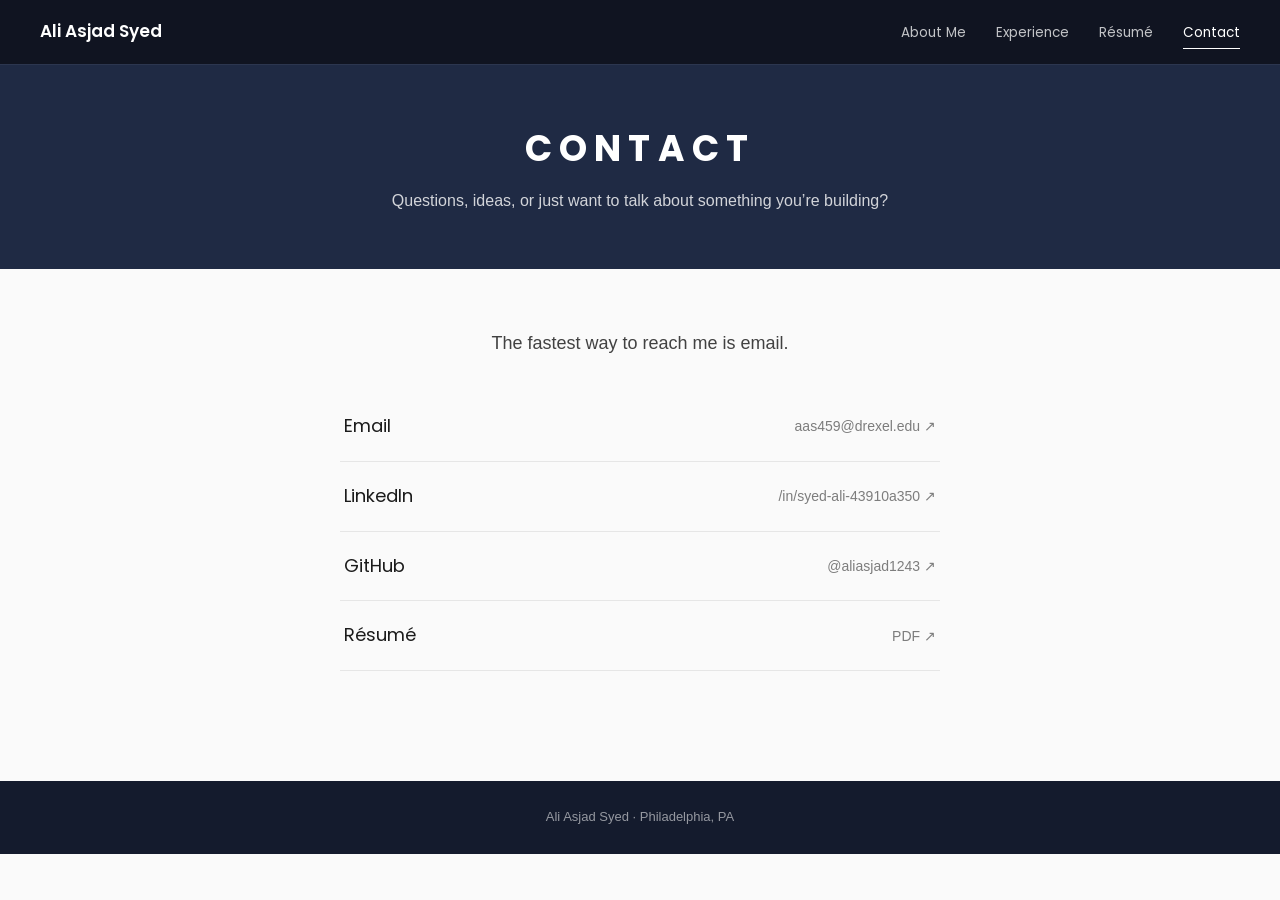
==== contact.html @ ab380239 "Restructure into 4 pages (About Me, Experience, Résumé, Contact); add FSAE photo, robotics video, ré" ====
<!doctype html>
<html lang="en">
<head>
<meta charset="utf-8">
<meta name="viewport" content="width=device-width, initial-scale=1">
<title>Contact — Ali Asjad Syed</title>
<link rel="preconnect" href="https://fonts.googleapis.com">
<link rel="preconnect" href="https://fonts.gstatic.com" crossorigin>
<link href="https://fonts.googleapis.com/css2?family=Poppins:wght@400;500;600;700&display=swap" rel="stylesheet">
<link rel="icon" href="data:image/svg+xml,<svg xmlns='http://www.w3.org/2000/svg' viewBox='0 0 64 64'><rect width='64' height='64' rx='12' fill='%231f2a44'/><text x='32' y='42' font-family='Arial' font-weight='700' font-size='26' fill='white' text-anchor='middle'>AS</text></svg>">
<link rel="stylesheet" href="style.css">
<script src="site.js"></script>
</head>
<body>

<nav>
  <a class="name" href="index.html">Ali Asjad Syed</a>
  <ul>
    <li><a href="index.html">About Me</a></li>
    <li><a href="experience.html">Experience</a></li>
    <li><a href="resume.html">Résumé</a></li>
    <li><a class="active" href="contact.html">Contact</a></li>
  </ul>
</nav>

<header class="page-head">
  <h1>Contact</h1>
  <p>Questions, ideas, or just want to talk about something you’re building?</p>
</header>

<div class="contact-wrap">
  <p class="lead">The fastest way to reach me is email.</p>
  <div class="clinks">
    <a href="mailto:aas459@drexel.edu">Email <span>aas459@drexel.edu ↗</span></a>
    <a href="https://www.linkedin.com/in/syed-ali-43910a350/" target="_blank" rel="noopener">LinkedIn <span>/in/syed-ali-43910a350 ↗</span></a>
    <a href="https://github.com/aliasjad1243" target="_blank" rel="noopener">GitHub <span>@aliasjad1243 ↗</span></a>
    <a href="assets/Ali_Syed_Resume.pdf" target="_blank" rel="noopener">Résumé <span>PDF ↗</span></a>
  </div>
</div>

<footer>Ali Asjad Syed · Philadelphia, PA</footer>
</body>
</html>
---- style.css ----
/*
  Ali Asjad Syed — portfolio styles (shared by every page)

  PHOTOS: images point at assets/<name>.jpg. If a file is missing the page
  falls back gracefully (navy banner, text-only row, hidden thumbnail), so you
  can add photos one at a time.
*/
:root{
  --navy:#1f2a44;
  --navy-2:#2a3757;
  --paper:#fafafa;
  --ink:#1b1b1b;
  --muted:rgba(0,0,0,.5);
  --soft:rgba(0,0,0,.08);
  --col:800px;
  --head:'Poppins','Helvetica Neue',Arial,sans-serif;
  --body:'Helvetica Neue',Helvetica,Arial,sans-serif;
}
*{box-sizing:border-box;margin:0;padding:0}
html{scroll-behavior:smooth;scroll-padding-top:76px}
body{background:var(--paper);color:var(--ink);font-family:var(--body);font-size:16px;line-height:1.6;-webkit-font-smoothing:antialiased}
img,video{display:block;max-width:100%}
a{color:inherit}

/* ---------- nav ---------- */
nav{position:fixed;top:0;left:0;right:0;z-index:50;height:64px;display:flex;align-items:center;justify-content:space-between;
  padding:0 clamp(16px,4vw,40px);transition:background .3s,box-shadow .3s}
nav.solid{background:rgba(16,20,32,.97);box-shadow:0 1px 0 rgba(255,255,255,.06)}
nav .name{font-family:var(--head);font-weight:600;font-size:17px;color:#fff;text-decoration:none}
nav ul{list-style:none;display:flex;align-items:center;gap:clamp(12px,2.4vw,30px)}
nav ul a{font-family:var(--head);font-size:13.5px;color:rgba(255,255,255,.75);text-decoration:none;padding:6px 0;border-bottom:1.5px solid transparent}
nav ul a:hover{color:#fff}
nav ul a.active{color:#fff;border-bottom-color:#fff}

/* ---------- buttons ---------- */
.btn-outline,.btn-solid{font-family:var(--head);font-weight:600;font-size:12px;letter-spacing:.06em;text-transform:uppercase;
  border-radius:6px;padding:11px 18px;text-decoration:none;display:inline-block;transition:background .2s,color .2s,filter .2s}
.btn-outline{color:#fff;border:1.5px solid #fff}
.btn-outline:hover{background:#fff;color:var(--navy)}
.btn-outline.dark{color:var(--navy);border-color:var(--navy)}
.btn-outline.dark:hover{background:var(--navy);color:#fff}
.btn-solid{background:#fff;color:var(--navy);border:1.5px solid #fff}
.btn-solid:hover{filter:brightness(.92)}
.btn-solid.dark{background:var(--navy);color:#fff;border-color:var(--navy)}

/* ---------- photo bands / hero ---------- */
.band{position:relative;min-height:46vh;display:grid;place-items:center;text-align:center;color:#fff;overflow:hidden;background:var(--navy)}
.band > img{position:absolute;inset:0;width:100%;height:100%;object-fit:cover}
.band::after{content:"";position:absolute;inset:0;background:linear-gradient(rgba(16,22,40,.55),rgba(16,22,40,.72))}
.band .inner{position:relative;z-index:1;padding:120px 20px 70px;max-width:820px}
.band h1.caps,.band h2{font-family:var(--head);font-weight:700;font-size:clamp(28px,4vw,40px);letter-spacing:.22em;text-transform:uppercase}
.band p{margin-top:16px;font-size:16px;color:rgba(255,255,255,.88);max-width:540px;margin-left:auto;margin-right:auto}
.hero{min-height:92vh}
.hero .eyebrow{font-family:var(--head);font-weight:500;font-size:12px;letter-spacing:.14em;text-transform:uppercase;color:rgba(255,255,255,.9)}
.hero h1{font-family:var(--head);font-weight:500;font-size:clamp(32px,5vw,56px);line-height:1.2;margin:20px 0 34px}
.hero .ctas{display:flex;gap:12px;justify-content:center;flex-wrap:wrap}
.chev{position:absolute;bottom:22px;left:50%;transform:translateX(-50%);z-index:1;font-family:var(--head);font-size:14px;opacity:.75;text-decoration:none;color:#fff}

/* ---------- intro (about) ---------- */
.intro{max-width:var(--col);margin:0 auto;padding:100px 20px 90px;display:grid;grid-template-columns:1fr 230px;gap:56px;align-items:center}
.intro h2{font-family:var(--head);font-weight:600;font-size:30px;margin-bottom:18px}
.intro p{color:rgba(0,0,0,.74);margin-bottom:14px;font-size:17px}
.headshot{width:230px;aspect-ratio:4/5;object-fit:cover;border-radius:4px;background:#e9e9e9}
.intro.no-photo{grid-template-columns:1fr;max-width:640px}
.numbers{display:grid;grid-template-columns:repeat(4,minmax(0,1fr));gap:20px;margin-top:26px}
.numbers b{display:block;font-family:var(--head);font-weight:600;font-size:24px;color:var(--navy)}
.numbers span{font-size:13px;color:var(--muted);line-height:1.35;display:block}

/* ---------- section titles ---------- */
.sec-title{text-align:center;margin-bottom:40px}
.sec-title h2{font-family:var(--head);font-weight:600;font-size:clamp(26px,3vw,34px)}
.sec-title p{color:var(--muted);margin-top:6px}

/* ---------- skills (three columns) ---------- */
.skills{background:var(--navy);color:#fff;padding:80px 20px 90px}
.skills .sec-title p{color:rgba(255,255,255,.65)}
.skill-grid{display:grid;grid-template-columns:repeat(3,minmax(0,1fr));gap:22px;max-width:1080px;margin:0 auto}
.skill{background:rgba(255,255,255,.05);border:1px solid rgba(255,255,255,.1);border-radius:10px;padding:28px 26px}
.skill .ic{font-family:var(--head);font-size:12px;letter-spacing:.16em;text-transform:uppercase;color:rgba(255,255,255,.6)}
.skill h3{font-family:var(--head);font-weight:600;font-size:21px;margin:6px 0 12px}
.skill p{font-size:14.5px;color:rgba(255,255,255,.78);line-height:1.7}
.skill .tools{margin-top:16px;display:flex;flex-wrap:wrap;gap:6px}
.skill .tools span{font-size:12px;padding:4px 9px;border-radius:999px;background:rgba(255,255,255,.1);color:rgba(255,255,255,.9)}

/* ---------- selected work grid ---------- */
.selected{padding:90px 20px;text-align:center}
.grid{display:grid;grid-template-columns:repeat(3,minmax(0,1fr));gap:22px;max-width:1080px;margin:0 auto}
.tile{text-decoration:none;color:var(--ink);display:block}
.tile .ph{aspect-ratio:16/10;background:linear-gradient(135deg,var(--navy),#3a4b74);overflow:hidden;display:grid;place-items:center}
.tile .ph img{width:100%;height:100%;object-fit:cover;transition:transform .5s}
.tile:hover .ph img{transform:scale(1.04)}
.tile .ph .fallback{display:none;font-family:var(--head);font-weight:600;font-size:15px;letter-spacing:.18em;text-transform:uppercase;color:rgba(255,255,255,.6)}
.tile .ph.missing .fallback{display:block}
.tile h3{font-family:var(--head);font-weight:600;font-size:16px;margin-top:14px}
.tile p{font-size:13.5px;color:var(--muted);margin-top:2px}
.selected .btn-outline{margin-top:40px}

/* ---------- outside the lab ---------- */
.outside{max-width:1080px;margin:0 auto;padding:20px 20px 100px}
.cards{display:grid;grid-template-columns:repeat(2,minmax(0,1fr));gap:18px}
.card{border:1px solid var(--soft);border-radius:10px;padding:24px 26px;background:#fff}
.card .k{font-family:var(--head);font-size:11.5px;letter-spacing:.14em;text-transform:uppercase;color:var(--muted)}
.card h3{font-family:var(--head);font-weight:600;font-size:18px;margin:4px 0 8px;color:var(--navy)}
.card p{font-size:14.5px;color:rgba(0,0,0,.72)}

/* ---------- sub-nav on experience page ---------- */
.subnav{position:sticky;top:64px;z-index:30;background:rgba(250,250,250,.94);backdrop-filter:blur(8px);-webkit-backdrop-filter:blur(8px);border-bottom:1px solid var(--soft)}
.subnav ul{list-style:none;display:flex;gap:6px;justify-content:center;flex-wrap:wrap;padding:12px 16px}
.subnav a{font-family:var(--head);font-size:13px;text-decoration:none;color:var(--muted);padding:6px 14px;border-radius:999px}
.subnav a:hover{color:var(--ink)}
.subnav a.on{background:var(--navy);color:#fff}

/* ---------- entries ---------- */
.group-title{max-width:var(--col);margin:0 auto;padding:80px 20px 0}
.group-title h2{font-family:var(--head);font-weight:700;font-size:15px;letter-spacing:.24em;text-transform:uppercase;color:var(--navy);
  display:flex;align-items:center;gap:16px}
.group-title h2::after{content:"";flex:1;height:1px;background:var(--soft)}
.entries{max-width:var(--col);margin:0 auto;padding:40px 20px 20px}
.entry{padding-bottom:60px;margin-bottom:60px;border-bottom:1px solid var(--soft)}
.entry:last-child{border-bottom:0;margin-bottom:0}
.banner{position:relative;aspect-ratio:2.4/1;background:linear-gradient(120deg,var(--navy),#3a4b74);overflow:hidden;margin-bottom:22px}
.banner.empty{aspect-ratio:5/1}
.banner img{position:absolute;inset:0;width:100%;height:100%;object-fit:cover}
.banner .word{position:absolute;right:18px;bottom:6px;font-family:var(--head);font-weight:700;color:#fff;
  font-size:clamp(28px,6vw,56px);letter-spacing:.06em;line-height:1;text-shadow:0 2px 18px rgba(0,0,0,.45)}
.row{display:grid;grid-template-columns:1fr 1fr;gap:28px;align-items:start}
.row .main{aspect-ratio:4/3;object-fit:cover;width:100%;background:#e9e9e9}
.row video.main{aspect-ratio:16/9;background:#000}
.row.no-photo{grid-template-columns:1fr}
.row.no-photo .text{text-align:left}
.text{text-align:right}
.text h3{font-family:var(--head);font-weight:400;font-size:21px;line-height:1.35}
.text .summary{color:var(--muted);font-size:14.5px;line-height:1.85;margin-top:14px}
.text .stats{display:flex;gap:18px;justify-content:flex-end;flex-wrap:wrap;margin-top:16px}
.row.no-photo .text .stats{justify-content:flex-start}
.text .stats div{min-width:84px}
.text .stats b{display:block;font-family:var(--head);font-weight:600;font-size:18px;color:var(--navy)}
.text .stats span{display:block;font-size:11.5px;color:var(--muted);line-height:1.35}
.text .org{margin-top:18px;font-size:14px;font-weight:700}
.text .date{font-size:14px;color:var(--muted);margin-top:2px}
.text .tools{font-size:12.5px;color:var(--muted);margin-top:10px}
.text .credit{font-size:12px;color:rgba(0,0,0,.4);margin-top:6px;font-style:italic}
details{margin-top:22px}
summary{cursor:pointer;font-family:var(--head);font-size:12.5px;letter-spacing:.06em;text-transform:uppercase;color:var(--navy);list-style:none}
summary::-webkit-details-marker{display:none}
summary::after{content:" +"}
details[open] summary::after{content:" −"}
details ul{margin:12px 0 0 18px;color:rgba(0,0,0,.72);font-size:14.5px;display:grid;gap:6px}
.media{display:grid;grid-template-columns:repeat(3,minmax(0,1fr));gap:12px;margin-top:28px}
.media:empty{display:none}
.media figure img{aspect-ratio:16/9;object-fit:cover;width:100%;background:#e9e9e9}
.media figcaption{font-size:12px;color:var(--muted);margin-top:6px;white-space:nowrap;overflow:hidden;text-overflow:ellipsis}

/* ---------- coursework + toolbox ---------- */
.list-block{max-width:var(--col);margin:0 auto;padding:40px 20px 20px}
.course{display:flex;justify-content:space-between;gap:16px;padding:14px 0;border-bottom:1px solid var(--soft)}
.course b{font-family:var(--head);font-weight:600;font-size:15px}
.course span{color:var(--muted);font-size:14px;text-align:right}
.tool-grid{display:grid;grid-template-columns:170px 1fr;gap:12px 22px;font-size:15px}
.tool-grid dt{font-family:var(--head);font-weight:600;font-size:13px;color:var(--navy);padding-top:2px}
.tool-grid dd{color:rgba(0,0,0,.74)}

/* ---------- resume page ---------- */
.page-head{background:var(--navy);color:#fff;text-align:center;padding:120px 20px 56px}
.page-head h1{font-family:var(--head);font-weight:700;font-size:clamp(26px,3.6vw,36px);letter-spacing:.2em;text-transform:uppercase}
.page-head p{color:rgba(255,255,255,.8);margin-top:10px}
.page-head .ctas{margin-top:24px;display:flex;gap:12px;justify-content:center;flex-wrap:wrap}
.pdf{max-width:900px;margin:40px auto 90px;padding:0 20px}
.pdf object{width:100%;height:1150px;border:1px solid var(--soft);background:#fff;box-shadow:0 10px 40px rgba(0,0,0,.08)}
.pdf .alt{text-align:center;padding:60px 20px;color:var(--muted)}

/* ---------- contact ---------- */
.contact-wrap{max-width:640px;margin:0 auto;padding:60px 20px 110px}
.contact-wrap .lead{font-size:18px;color:rgba(0,0,0,.74);text-align:center;margin-bottom:34px}
.clinks{display:grid;gap:0}
.clinks a{display:flex;justify-content:space-between;align-items:center;padding:20px 4px;border-bottom:1px solid var(--soft);text-decoration:none;
  font-family:var(--head);font-size:18px;transition:padding .2s,color .2s}
.clinks a span{font-family:var(--body);font-size:14px;color:var(--muted)}
.clinks a:hover{padding-left:12px;color:var(--navy)}

/* ---------- closing band + footer ---------- */
.closing{background:var(--navy);color:#fff;text-align:center;padding:80px 20px}
.closing h2{font-family:var(--head);font-weight:600;font-size:clamp(24px,3vw,34px)}
.closing p{color:rgba(255,255,255,.8);margin:10px auto 26px;max-width:520px}
.closing .ctas{display:flex;gap:12px;justify-content:center;flex-wrap:wrap}
footer{background:#141b2d;color:rgba(255,255,255,.55);font-size:13px;text-align:center;padding:26px 20px}
footer a{color:rgba(255,255,255,.8)}

/* ---------- responsive ---------- */
@media (max-width:820px){
  nav .name{font-size:15px}
  nav ul{gap:12px}
  nav ul a{font-size:12.5px}
  .intro{grid-template-columns:1fr;gap:28px;padding-top:70px}
  .headshot{width:170px;order:-1}
  .numbers{grid-template-columns:1fr 1fr}
  .skill-grid,.grid{grid-template-columns:1fr;max-width:480px}
  .cards{grid-template-columns:1fr}
  .row{grid-template-columns:1fr}
  .text{text-align:left}
  .text .stats{justify-content:flex-start}
  .media{grid-template-columns:1fr 1fr}
  .tool-grid{grid-template-columns:1fr;gap:2px}
  .tool-grid dd{margin-bottom:12px}
  .pdf object{height:75vh}
}
@media (max-width:520px){
  nav .name{display:none}
  nav{justify-content:center}
}
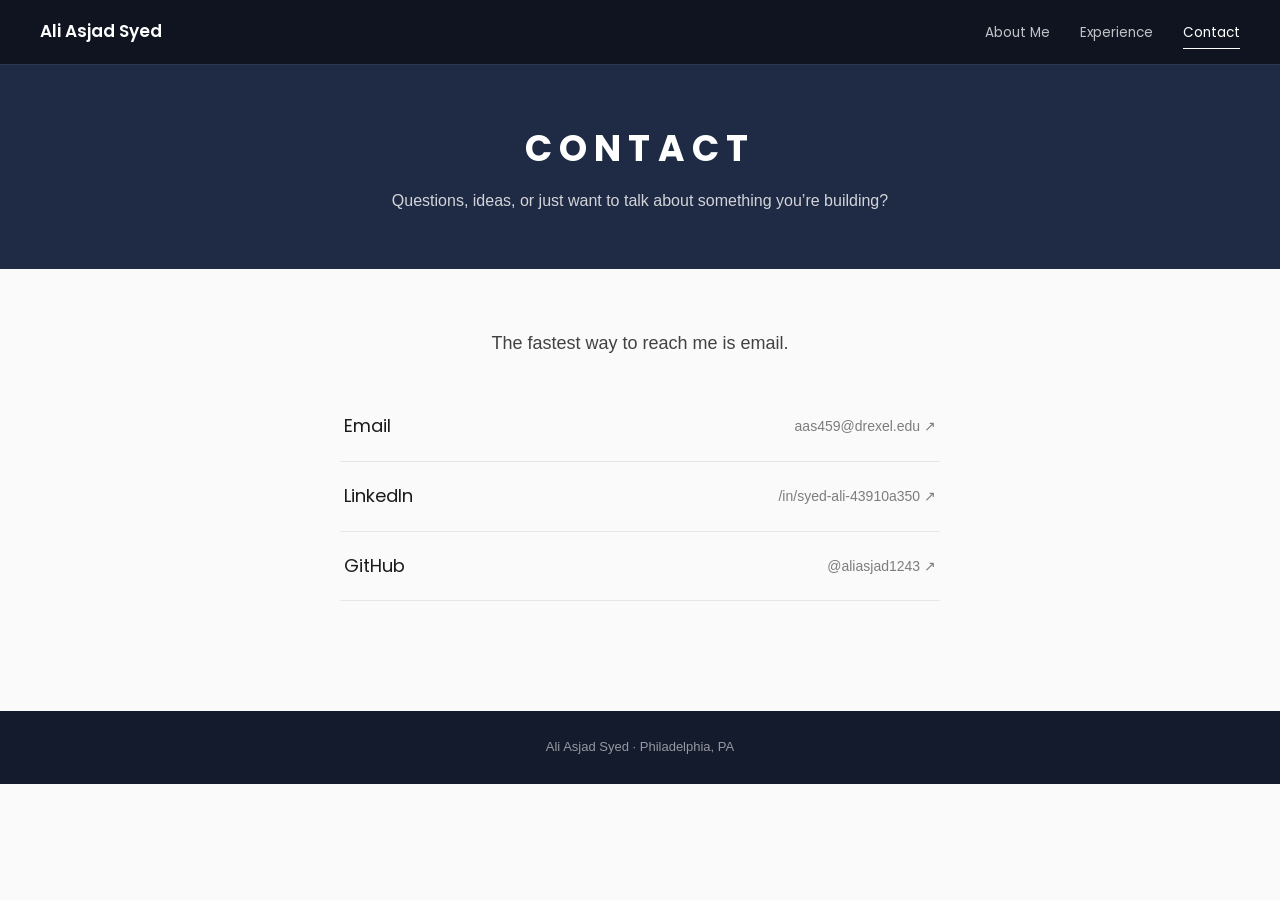
==== commit 726236bf: "Hero headshot; remove résumé links/tab; drop ambassador; detailed competition cards; interactive gri" ====
--- a/contact.html
+++ b/contact.html
@@ -18,7 +18,6 @@
   <ul>
     <li><a href="index.html">About Me</a></li>
     <li><a href="experience.html">Experience</a></li>
-    <li><a href="resume.html">Résumé</a></li>
     <li><a class="active" href="contact.html">Contact</a></li>
   </ul>
 </nav>
@@ -34,7 +33,6 @@
     <a href="mailto:aas459@drexel.edu">Email <span>aas459@drexel.edu ↗</span></a>
     <a href="https://www.linkedin.com/in/syed-ali-43910a350/" target="_blank" rel="noopener">LinkedIn <span>/in/syed-ali-43910a350 ↗</span></a>
     <a href="https://github.com/aliasjad1243" target="_blank" rel="noopener">GitHub <span>@aliasjad1243 ↗</span></a>
-    <a href="assets/Ali_Syed_Resume.pdf" target="_blank" rel="noopener">Résumé <span>PDF ↗</span></a>
   </div>
 </div>
 
--- a/style.css
+++ b/style.css
@@ -53,6 +53,8 @@
 .hero{min-height:92vh}
 .hero .eyebrow{font-family:var(--head);font-weight:500;font-size:12px;letter-spacing:.14em;text-transform:uppercase;color:rgba(255,255,255,.9)}
 .hero h1{font-family:var(--head);font-weight:500;font-size:clamp(32px,5vw,56px);line-height:1.2;margin:20px 0 34px}
+.hero h1{margin-bottom:14px}
+.hero .hero-sub{font-family:var(--head);font-size:clamp(16px,1.6vw,20px);color:rgba(255,255,255,.85);margin:0 auto 34px;max-width:640px}
 .hero .ctas{display:flex;gap:12px;justify-content:center;flex-wrap:wrap}
 .chev{position:absolute;bottom:22px;left:50%;transform:translateX(-50%);z-index:1;font-family:var(--head);font-size:14px;opacity:.75;text-decoration:none;color:#fff}
 
@@ -208,3 +210,85 @@
   nav .name{display:none}
   nav{justify-content:center}
 }
+
+/* =========================================================
+   Experience page v3: sections, image-left cards, Learn more
+   ========================================================= */
+.xsec{max-width:1120px;margin:0 auto;padding:70px 20px 10px}
+.xsec:last-of-type{padding-bottom:100px}
+.xsec > h2{font-family:var(--head);font-weight:700;font-size:15px;letter-spacing:.24em;text-transform:uppercase;color:var(--navy);
+  display:flex;align-items:center;gap:16px;margin-bottom:26px}
+.xsec > h2::after{content:"";flex:1;height:1px;background:var(--soft)}
+
+/* education */
+.edu{background:#fff;border:1px solid var(--soft);border-radius:12px;padding:26px 28px;display:grid;grid-template-columns:1fr auto;gap:6px 24px}
+.edu h3{font-family:var(--head);font-weight:600;font-size:20px;color:var(--ink)}
+.edu .school{color:var(--muted);font-size:14.5px}
+.edu .degree{font-size:15.5px;margin-top:6px}
+.edu .right{text-align:right;font-size:14.5px;color:var(--muted)}
+.edu .right b{display:block;font-family:var(--head);font-size:22px;color:var(--navy)}
+.edu .cw{grid-column:1 / -1;margin-top:18px;padding-top:18px;border-top:1px solid var(--soft)}
+.edu .cw h4,.skills-box h4{font-family:var(--head);font-weight:600;font-size:12px;letter-spacing:.14em;text-transform:uppercase;color:var(--muted);margin-bottom:10px}
+.chips{display:flex;flex-wrap:wrap;gap:8px}
+.chips span{font-size:13.5px;padding:6px 12px;border-radius:999px;background:rgba(31,42,68,.07);color:var(--navy)}
+
+/* skills */
+.skills-box{display:grid;grid-template-columns:repeat(3,minmax(0,1fr));gap:18px}
+.skills-box > div{background:#fff;border:1px solid var(--soft);border-radius:12px;padding:20px 22px}
+
+/* image-left cards, 2 per row on laptop */
+.xgrid{display:grid;grid-template-columns:repeat(2,minmax(0,1fr));gap:18px;align-items:start}
+.xcard{background:#fff;border:1px solid var(--soft);border-radius:12px;overflow:hidden;display:grid;grid-template-columns:150px 1fr;transition:box-shadow .25s,border-color .25s}
+.xcard:hover{box-shadow:0 8px 28px rgba(31,42,68,.1);border-color:rgba(31,42,68,.18)}
+.xcard .thumb{background:linear-gradient(135deg,var(--navy),#3a4b74);min-height:150px;height:100%;position:relative;display:grid;place-items:center}
+.xcard .thumb img,.xcard .thumb video{position:absolute;inset:0;width:100%;height:100%;object-fit:cover}
+.xcard .thumb .fallback{display:none;font-family:var(--head);font-weight:700;font-size:13px;letter-spacing:.16em;color:rgba(255,255,255,.55);text-align:center;padding:10px}
+.xcard .thumb.missing .fallback{display:block}
+.xcard .body{padding:20px 22px}
+.xcard h3{font-family:var(--head);font-weight:600;font-size:17px;line-height:1.35;color:var(--ink)}
+.xcard .org{font-size:14px;color:var(--muted);margin-top:3px}
+.xcard details{margin-top:14px}
+.xcard summary{font-size:12px}
+.xcard summary::after{content:" ⌄";display:inline-block;transition:transform .2s}
+.xcard details[open] summary::after{content:" ⌄";transform:rotate(180deg)}
+.xcard .stats{display:flex;gap:18px;flex-wrap:wrap;margin:14px 0 4px}
+.xcard .stats b{display:block;font-family:var(--head);font-weight:600;font-size:17px;color:var(--navy)}
+.xcard .stats span{display:block;font-size:11.5px;color:var(--muted);line-height:1.3}
+.xcard details ul{margin:12px 0 0 16px;font-size:14px;gap:7px}
+.xcard .tools{font-size:12.5px;color:var(--muted);margin-top:12px}
+.xcard .credit{font-size:12px;color:rgba(0,0,0,.42);font-style:italic;margin-top:4px}
+
+/* awards: brief rows, image slot left, no dropdowns */
+.awards{display:grid;grid-template-columns:repeat(2,minmax(0,1fr));gap:12px}
+.award{display:grid;grid-template-columns:64px 1fr;gap:16px;align-items:center;background:#fff;border:1px solid var(--soft);border-radius:12px;padding:12px}
+.award .thumb{width:64px;height:64px;border-radius:8px;overflow:hidden;background:linear-gradient(135deg,var(--navy),#3a4b74);display:grid;place-items:center;position:relative}
+.award .thumb img{position:absolute;inset:0;width:100%;height:100%;object-fit:cover}
+.award .thumb .fallback{display:none;color:rgba(255,255,255,.75);font-size:22px}
+.award .thumb.missing .fallback{display:block}
+.award b{font-family:var(--head);font-weight:600;font-size:15px;color:var(--navy)}
+.award p{font-size:14px;color:rgba(0,0,0,.7);line-height:1.45}
+
+@media (max-width:820px){
+  .xgrid,.awards,.skills-box{grid-template-columns:1fr}
+  .edu{grid-template-columns:1fr}
+  .edu .right{text-align:left}
+}
+@media (max-width:460px){
+  .xcard{grid-template-columns:1fr}
+  .xcard .thumb{min-height:170px}
+}
+/* keep the card image a fixed tile, even when "Learn more" is open */
+.xcard{align-items:start}
+.xcard .thumb{height:150px;min-height:0;align-self:start}
+@media (max-width:460px){.xcard .thumb{height:190px}}
+
+/* ---------- v4 additions ---------- */
+.hero-photo{width:136px;height:136px;border-radius:50%;object-fit:cover;margin:0 auto 22px;border:3px solid rgba(255,255,255,.9);box-shadow:0 8px 30px rgba(0,0,0,.35)}
+.award{align-items:start;padding:16px}
+.award .place{font-family:var(--head);font-size:11.5px;letter-spacing:.12em;text-transform:uppercase;color:var(--muted);margin-bottom:2px}
+.award b{font-size:16px}
+.award p{margin-top:6px}
+.xcard .thumb.wire{background:var(--navy);cursor:grab;overflow:hidden}
+.xcard .thumb.wire:active{cursor:grabbing}
+.xcard .thumb.wire canvas{position:absolute;inset:0;width:100%!important;height:100%!important;display:block}
+.xcard .thumb.wire .hint{position:absolute;left:0;right:0;bottom:6px;text-align:center;font-size:10px;letter-spacing:.12em;text-transform:uppercase;color:rgba(255,255,255,.55);pointer-events:none;z-index:1}
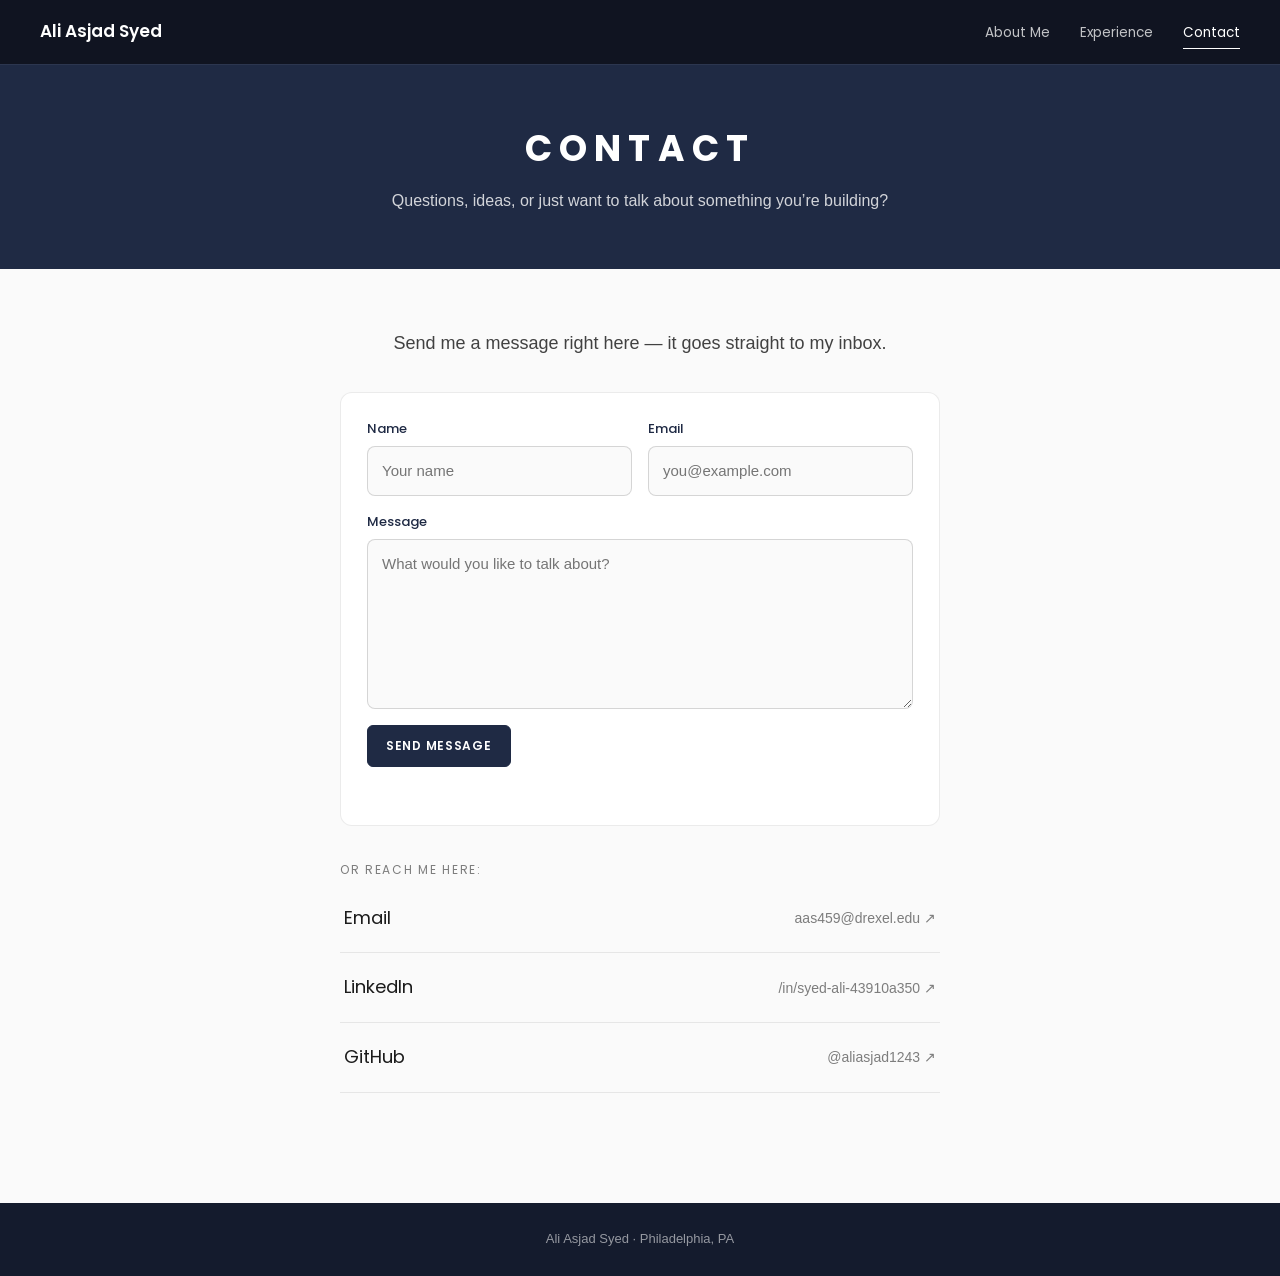
==== commit 4cf6d8c0: "Contact: message form that sends straight to my inbox" ====
--- a/contact.html
+++ b/contact.html
@@ -28,7 +28,23 @@
 </header>
 
 <div class="contact-wrap">
-  <p class="lead">The fastest way to reach me is email.</p>
+  <p class="lead">Send me a message right here — it goes straight to my inbox.</p>
+
+  <form class="cform" id="cform" action="https://api.web3forms.com/submit" method="POST">
+    <input type="hidden" name="access_key" value="e745d0ee-dd4e-42f8-96b7-de1516de8216">
+    <input type="hidden" name="subject" value="New message from your portfolio site">
+    <input type="hidden" name="from_name" value="aliasjad1243.github.io">
+    <input type="checkbox" name="botcheck" class="hp" tabindex="-1" autocomplete="off" aria-hidden="true">
+    <div class="row2">
+      <label>Name<input type="text" name="name" required autocomplete="name" placeholder="Your name"></label>
+      <label>Email<input type="email" name="email" required autocomplete="email" placeholder="you@example.com"></label>
+    </div>
+    <label>Message<textarea name="message" required rows="6" placeholder="What would you like to talk about?"></textarea></label>
+    <button class="btn-solid dark" type="submit">Send message</button>
+    <p class="cstatus" id="cstatus" role="status" aria-live="polite"></p>
+  </form>
+
+  <p class="or">Or reach me here:</p>
   <div class="clinks">
     <a href="mailto:aas459@drexel.edu">Email <span>aas459@drexel.edu ↗</span></a>
     <a href="https://www.linkedin.com/in/syed-ali-43910a350/" target="_blank" rel="noopener">LinkedIn <span>/in/syed-ali-43910a350 ↗</span></a>
@@ -37,5 +53,22 @@
 </div>
 
 <footer>Ali Asjad Syed · Philadelphia, PA</footer>
+<script>
+(function(){
+  const f = document.getElementById('cform'), st = document.getElementById('cstatus'), btn = f.querySelector('button');
+  f.addEventListener('submit', async e => {
+    e.preventDefault();
+    btn.disabled = true; btn.textContent = 'Sending…'; st.className = 'cstatus'; st.textContent = '';
+    try {
+      const r = await fetch(f.action, {method:'POST', headers:{'Accept':'application/json'}, body:new FormData(f)});
+      const j = await r.json();
+      if (!j.success) throw new Error(j.message || 'Failed');
+      f.reset(); st.classList.add('ok'); st.textContent = 'Message sent ✓ Thanks for reaching out, I’ll get back to you soon.';
+    } catch (err) {
+      st.classList.add('err'); st.textContent = 'Something went wrong. Please try again, or email me at aas459@drexel.edu.';
+    } finally { btn.disabled = false; btn.textContent = 'Send message'; }
+  });
+})();
+</script>
 </body>
 </html>
--- a/style.css
+++ b/style.css
@@ -292,3 +292,63 @@
 .xcard .thumb.wire:active{cursor:grabbing}
 .xcard .thumb.wire canvas{position:absolute;inset:0;width:100%!important;height:100%!important;display:block}
 .xcard .thumb.wire .hint{position:absolute;left:0;right:0;bottom:6px;text-align:center;font-size:10px;letter-spacing:.12em;text-transform:uppercase;color:rgba(255,255,255,.55);pointer-events:none;z-index:1}
+
+/* project cards: repo link, proof-of-concept note, code screenshots */
+.xcard .repo{display:inline-block;margin-top:12px;font-family:var(--head);font-size:12.5px;letter-spacing:.06em;text-transform:uppercase;color:var(--navy);text-decoration:none;border-bottom:1px solid currentColor;padding-bottom:1px}
+.xcard .repo:hover{opacity:.7}
+.xcard .note{font-size:13px;color:var(--muted);font-style:italic;margin-top:12px;line-height:1.45}
+.xcard .thumb img.code{object-fit:cover;object-position:left top;background:#0d1117}
+
+/* hero headshot: sit higher, keep the face framed inside the circle */
+.hero .inner{padding-top:72px}
+.hero-photo{display:block;margin:0 auto 20px;object-position:50% 30%}
+.card.wide{grid-column:1/-1}
+@media (max-width:640px){.hero .inner{padding-top:84px}}
+
+/* ---------- headshot: bigger circle ---------- */
+.hero-photo{width:190px;height:190px;object-position:50% 50%}
+@media (max-width:520px){.hero-photo{width:150px;height:150px}}
+
+/* ---------- Outside the Lab: Instagram-style stories ---------- */
+.stories{display:flex;gap:22px;justify-content:center;flex-wrap:nowrap;overflow-x:auto;padding:6px 4px 14px;scrollbar-width:none;-webkit-overflow-scrolling:touch}
+.stories::-webkit-scrollbar{display:none}
+.story{flex:0 0 auto;width:104px;background:none;border:0;cursor:pointer;display:flex;flex-direction:column;align-items:center;gap:8px;font:inherit;color:inherit;padding:0}
+.story .ring{width:92px;height:92px;border-radius:50%;padding:3px;background:conic-gradient(from 210deg,#feda75,#fa7e1e,#d62976,#962fbf,#4f5bd5,#feda75);display:block;transition:transform .2s}
+.story .ring img{width:100%;height:100%;border-radius:50%;object-fit:cover;border:3px solid var(--paper);display:block;background:#ddd}
+.story:hover .ring{transform:scale(1.05)}
+.story.seen .ring{background:#c9ccd3}
+.story .cap{font-size:12.5px;line-height:1.3;color:rgba(0,0,0,.75);text-align:center}
+@media (max-width:1000px){.stories{justify-content:flex-start}}
+
+.sv[hidden]{display:none!important}
+.sv{position:fixed;inset:0;z-index:100;background:rgba(8,10,16,.94);display:flex;align-items:center;justify-content:center}
+.sv-frame{position:relative;height:min(92vh,calc(92vw*16/9));aspect-ratio:9/16;background:#000;border-radius:14px;overflow:hidden;box-shadow:0 20px 60px rgba(0,0,0,.6)}
+.sv-stage{position:absolute;inset:0;display:grid;place-items:center}
+.sv-stage img,.sv-stage video{width:100%;height:100%;object-fit:contain;display:block}
+.sv-bars{position:absolute;top:10px;left:10px;right:10px;z-index:3;display:flex;gap:4px}
+.sv-bars span{flex:1;height:3px;border-radius:2px;background:rgba(255,255,255,.35);overflow:hidden}
+.sv-bars i{display:block;height:100%;width:0;background:#fff}
+.sv-close,.sv-mute{position:absolute;top:22px;z-index:4;background:rgba(0,0,0,.35);border:0;color:#fff;border-radius:50%;width:38px;height:38px;cursor:pointer;font-size:20px;line-height:38px;padding:0}
+.sv-close{right:12px;font-size:26px}
+.sv-mute{right:58px;font-size:17px}
+.sv-prev,.sv-next{position:absolute;top:70px;bottom:90px;z-index:2;background:none;border:0;cursor:pointer}
+.sv-prev{left:0;width:32%}
+.sv-next{right:0;width:68%}
+.sv-cap{position:absolute;left:0;right:0;bottom:0;z-index:3;padding:40px 18px 22px;color:#fff;font-family:var(--head);font-weight:500;font-size:16px;text-align:center;
+  background:linear-gradient(transparent,rgba(0,0,0,.7));pointer-events:none}
+@media (max-width:520px){.sv-frame{height:100vh;height:100dvh;width:100vw;aspect-ratio:auto;border-radius:0}}
+
+/* ---------- contact form ---------- */
+.cform{display:grid;gap:16px;background:#fff;border:1px solid var(--soft);border-radius:12px;padding:26px;margin-bottom:34px}
+.cform .row2{display:grid;grid-template-columns:1fr 1fr;gap:16px}
+.cform label{display:grid;gap:6px;font-family:var(--head);font-size:13px;font-weight:500;color:var(--navy)}
+.cform input,.cform textarea{font:inherit;font-family:var(--body);font-size:15px;color:var(--ink);padding:12px 14px;border:1px solid rgba(0,0,0,.15);border-radius:8px;background:var(--paper);width:100%;resize:vertical}
+.cform input:focus,.cform textarea:focus{outline:none;border-color:var(--navy);box-shadow:0 0 0 3px rgba(31,42,68,.12);background:#fff}
+.cform button{justify-self:start;cursor:pointer}
+.cform button:disabled{opacity:.6;cursor:wait}
+.cform .hp{display:none}
+.cstatus{font-size:14px;min-height:1.2em}
+.cstatus.ok{color:#1e7a45}
+.cstatus.err{color:#b3261e}
+.contact-wrap .or{font-family:var(--head);font-size:12px;letter-spacing:.14em;text-transform:uppercase;color:var(--muted);margin-bottom:4px}
+@media (max-width:560px){.cform .row2{grid-template-columns:1fr}.cform{padding:20px}}
